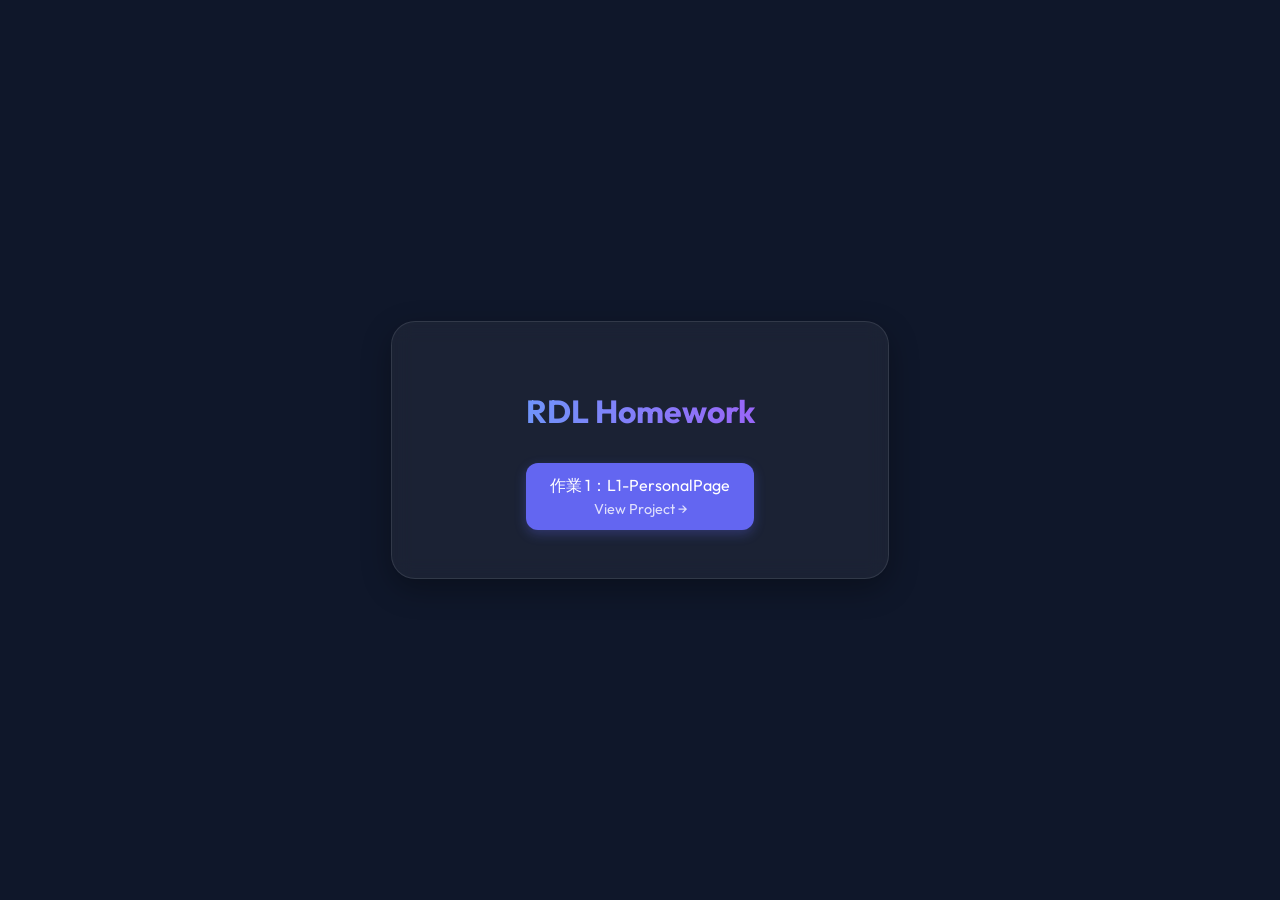
==== docs/index.html @ fdeb968b "feat: add root index.html to docs/" ====
<!DOCTYPE html>
<html lang="en">

<head>
    <meta charset="UTF-8">
    <meta name="viewport" content="width=device-width, initial-scale=1.0">
    <title>RDL Homework</title>
    <link rel="preconnect" href="https://fonts.googleapis.com">
    <link rel="preconnect" href="https://fonts.gstatic.com" crossorigin>
    <link href="https://fonts.googleapis.com/css2?family=Outfit:wght@300;400;700&display=swap" rel="stylesheet">
    <style>
        :root {
            --bg: #0f172a;
            --text: #f8fafc;
            --primary: #6366f1;
            --primary-hover: #4f46e5;
            --glass: rgba(255, 255, 255, 0.05);
            --border: rgba(255, 255, 255, 0.1);
        }

        body {
            margin: 0;
            font-family: 'Outfit', sans-serif;
            background-color: var(--bg);
            color: var(--text);
            height: 100vh;
            display: flex;
            justify-content: center;
            align-items: center;
            overflow: hidden;
        }

        .container {
            background: var(--glass);
            backdrop-filter: blur(10px);
            -webkit-backdrop-filter: blur(10px);
            border: 1px solid var(--border);
            border-radius: 24px;
            padding: 3rem;
            text-align: center;
            box-shadow: 0 10px 30px rgba(0, 0, 0, 0.3);
            max-width: 400px;
            width: 90%;
            transition: transform 0.3s ease;
        }

        .container:hover {
            transform: translateY(-5px);
        }

        h1 {
            font-size: 2rem;
            margin-bottom: 2rem;
            font-weight: 700;
            background: linear-gradient(to right, #60a5fa, #a855f7);
            -webkit-background-clip: text;
            -webkit-text-fill-color: transparent;
        }

        .link-card {
            display: inline-block;
            text-decoration: none;
            color: white;
            background-color: var(--primary);
            padding: 0.75rem 1.5rem;
            border-radius: 12px;
            font-weight: 400;
            transition: all 0.2s ease;
            box-shadow: 0 4px 12px rgba(99, 102, 241, 0.3);
        }

        .link-card:hover {
            background-color: var(--primary-hover);
            transform: scale(1.05);
            box-shadow: 0 6px 16px rgba(99, 102, 241, 0.4);
        }

        .link-card span {
            display: block;
            font-size: 0.9rem;
            margin-top: 0.2rem;
            opacity: 0.8;
        }
    </style>
</head>

<body>
    <div class="container">
        <h1>RDL Homework</h1>
        <a href="./L1-PersonalPage/" class="link-card">
            作業 1：L1-PersonalPage
            <span>View Project →</span>
        </a>
    </div>
</body>

</html>
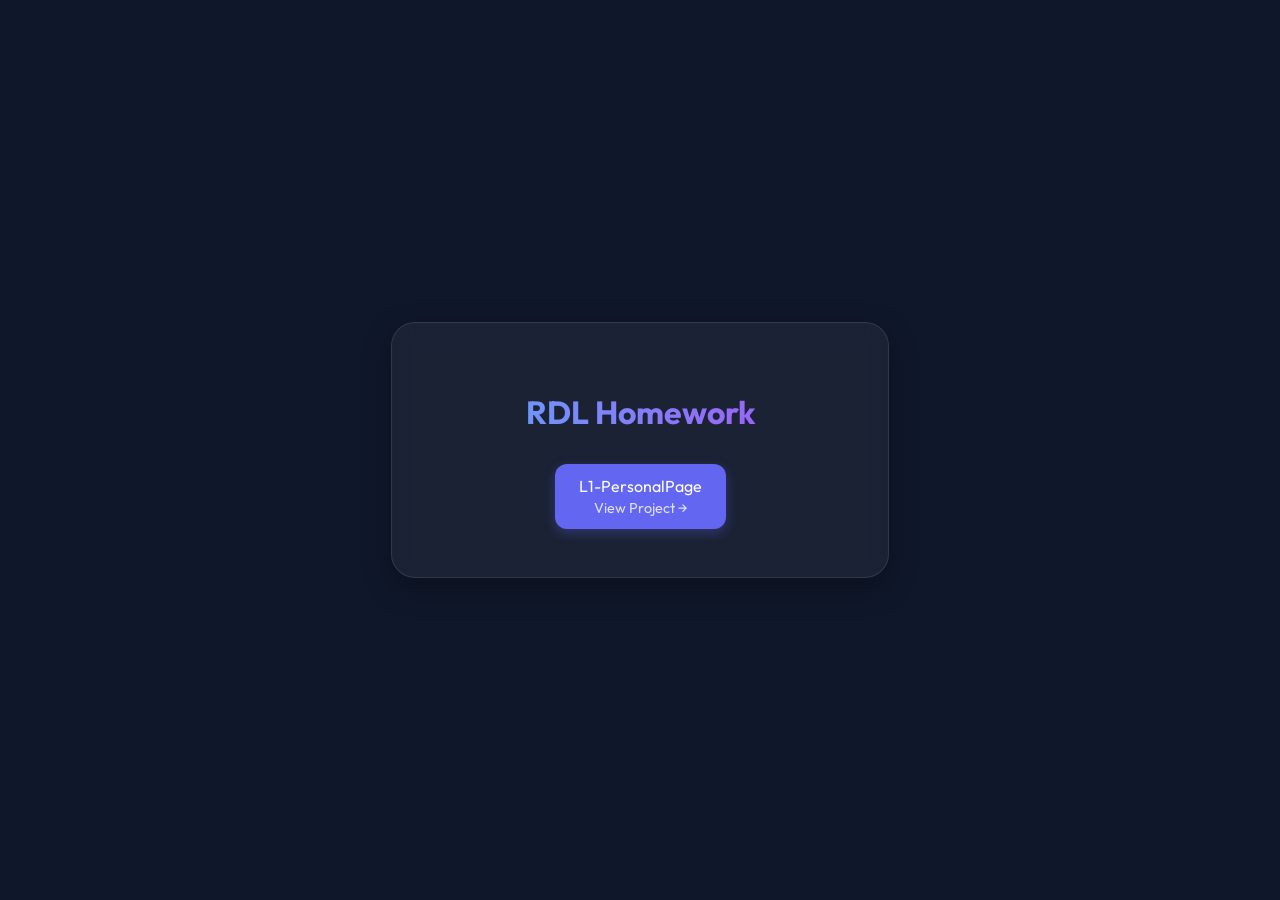
==== commit 25135fd2: "style: remove prefix from L1-PersonalPage link" ====
--- a/docs/index.html
+++ b/docs/index.html
@@ -88,7 +88,7 @@
     <div class="container">
         <h1>RDL Homework</h1>
         <a href="./L1-PersonalPage/" class="link-card">
-            作業 1：L1-PersonalPage
+            L1-PersonalPage
             <span>View Project →</span>
         </a>
     </div>
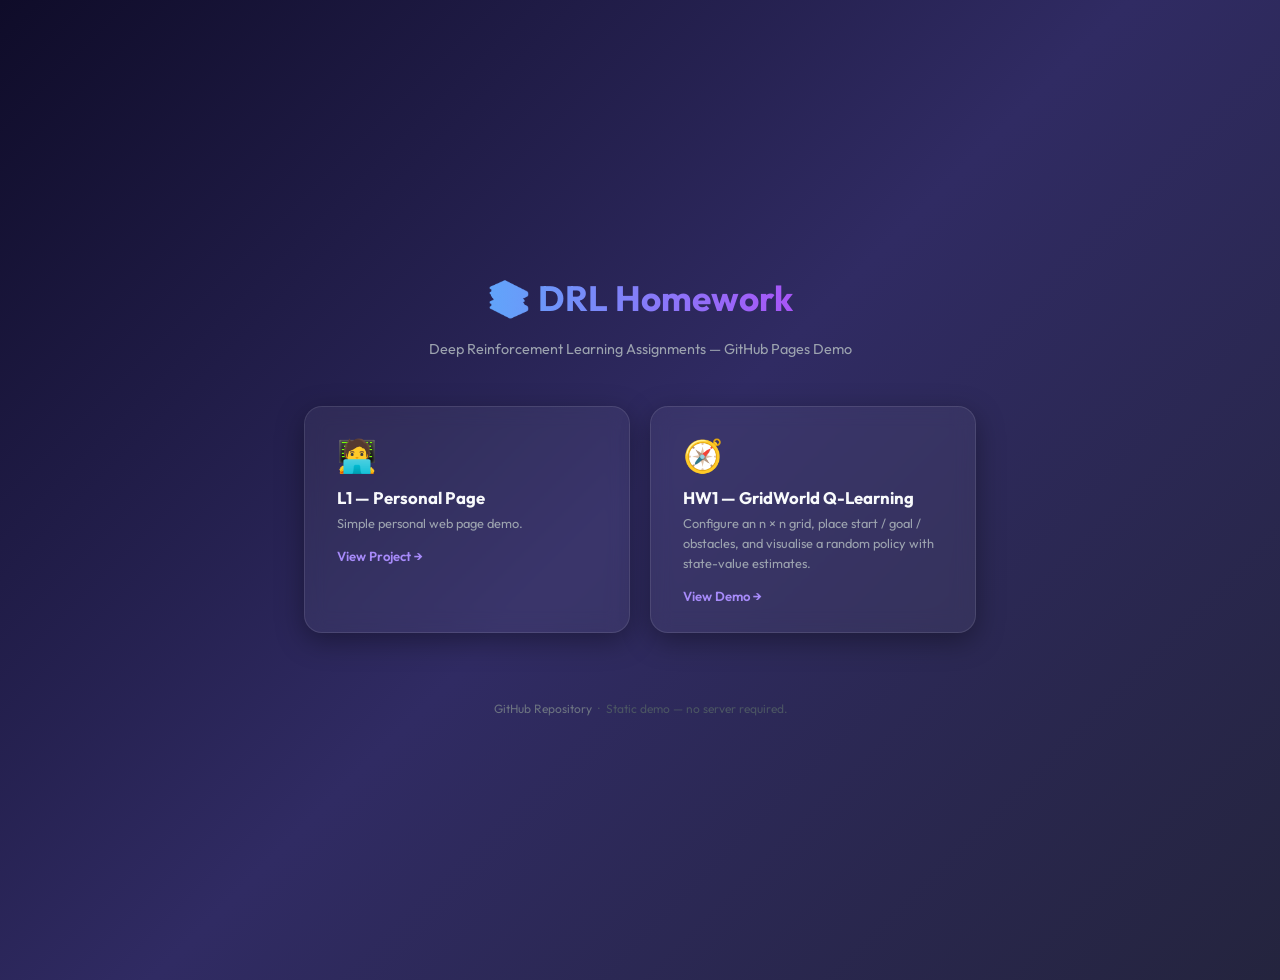
==== commit bc5b08e2: "feat: add DRL HW1 GridWorld project with GitHub Pages demo" ====
--- a/docs/index.html
+++ b/docs/index.html
@@ -1,97 +1,126 @@
 <!DOCTYPE html>
 <html lang="en">
+<head>
+  <meta charset="UTF-8" />
+  <meta name="viewport" content="width=device-width, initial-scale=1.0" />
+  <title>DRL Homework</title>
+  <link rel="preconnect" href="https://fonts.googleapis.com">
+  <link rel="preconnect" href="https://fonts.gstatic.com" crossorigin>
+  <link href="https://fonts.googleapis.com/css2?family=Outfit:wght@300;400;700&display=swap" rel="stylesheet">
+  <style>
+    :root {
+      --bg: #0f172a;
+      --text: #f8fafc;
+      --primary: #6366f1;
+      --primary-hover: #4f46e5;
+      --glass: rgba(255, 255, 255, 0.05);
+      --border: rgba(255, 255, 255, 0.1);
+    }
 
-<head>
-    <meta charset="UTF-8">
-    <meta name="viewport" content="width=device-width, initial-scale=1.0">
-    <title>RDL Homework</title>
-    <link rel="preconnect" href="https://fonts.googleapis.com">
-    <link rel="preconnect" href="https://fonts.gstatic.com" crossorigin>
-    <link href="https://fonts.googleapis.com/css2?family=Outfit:wght@300;400;700&display=swap" rel="stylesheet">
-    <style>
-        :root {
-            --bg: #0f172a;
-            --text: #f8fafc;
-            --primary: #6366f1;
-            --primary-hover: #4f46e5;
-            --glass: rgba(255, 255, 255, 0.05);
-            --border: rgba(255, 255, 255, 0.1);
-        }
+    body {
+      margin: 0;
+      font-family: 'Outfit', sans-serif;
+      background: linear-gradient(135deg, #0f0c29, #302b63, #24243e);
+      color: var(--text);
+      min-height: 100vh;
+      display: flex;
+      flex-direction: column;
+      justify-content: center;
+      align-items: center;
+      padding: 40px 20px;
+    }
 
-        body {
-            margin: 0;
-            font-family: 'Outfit', sans-serif;
-            background-color: var(--bg);
-            color: var(--text);
-            height: 100vh;
-            display: flex;
-            justify-content: center;
-            align-items: center;
-            overflow: hidden;
-        }
+    h1 {
+      font-size: 2.2rem;
+      margin-bottom: 6px;
+      font-weight: 700;
+      background: linear-gradient(to right, #60a5fa, #a855f7);
+      -webkit-background-clip: text;
+      -webkit-text-fill-color: transparent;
+      text-align: center;
+    }
 
-        .container {
-            background: var(--glass);
-            backdrop-filter: blur(10px);
-            -webkit-backdrop-filter: blur(10px);
-            border: 1px solid var(--border);
-            border-radius: 24px;
-            padding: 3rem;
-            text-align: center;
-            box-shadow: 0 10px 30px rgba(0, 0, 0, 0.3);
-            max-width: 400px;
-            width: 90%;
-            transition: transform 0.3s ease;
-        }
+    .subtitle {
+      font-size: 0.9rem;
+      color: #9ca3af;
+      margin-bottom: 48px;
+      text-align: center;
+    }
 
-        .container:hover {
-            transform: translateY(-5px);
-        }
+    .card-grid {
+      display: flex;
+      flex-wrap: wrap;
+      gap: 20px;
+      justify-content: center;
+      max-width: 720px;
+    }
 
-        h1 {
-            font-size: 2rem;
-            margin-bottom: 2rem;
-            font-weight: 700;
-            background: linear-gradient(to right, #60a5fa, #a855f7);
-            -webkit-background-clip: text;
-            -webkit-text-fill-color: transparent;
-        }
+    .card {
+      display: flex;
+      flex-direction: column;
+      align-items: flex-start;
+      background: var(--glass);
+      backdrop-filter: blur(10px);
+      -webkit-backdrop-filter: blur(10px);
+      border: 1px solid var(--border);
+      border-radius: 18px;
+      padding: 28px 32px;
+      width: 260px;
+      text-decoration: none;
+      color: var(--text);
+      transition: transform 0.2s ease, box-shadow 0.2s ease, border-color 0.2s;
+      box-shadow: 0 8px 28px rgba(0, 0, 0, 0.35);
+    }
 
-        .link-card {
-            display: inline-block;
-            text-decoration: none;
-            color: white;
-            background-color: var(--primary);
-            padding: 0.75rem 1.5rem;
-            border-radius: 12px;
-            font-weight: 400;
-            transition: all 0.2s ease;
-            box-shadow: 0 4px 12px rgba(99, 102, 241, 0.3);
-        }
+    .card:hover {
+      transform: translateY(-5px);
+      border-color: rgba(167, 139, 250, 0.5);
+      box-shadow: 0 14px 36px rgba(0, 0, 0, 0.45);
+    }
 
-        .link-card:hover {
-            background-color: var(--primary-hover);
-            transform: scale(1.05);
-            box-shadow: 0 6px 16px rgba(99, 102, 241, 0.4);
-        }
+    .card-icon  { font-size: 2rem; margin-bottom: 12px; }
+    .card-title { font-size: 1.05rem; font-weight: 700; margin-bottom: 6px; }
+    .card-desc  { font-size: 0.8rem; color: #9ca3af; line-height: 1.55; }
+    .card-link  { margin-top: 14px; font-size: 0.82rem; color: #a78bfa; font-weight: 600; }
 
-        .link-card span {
-            display: block;
-            font-size: 0.9rem;
-            margin-top: 0.2rem;
-            opacity: 0.8;
-        }
-    </style>
+    footer {
+      margin-top: 56px;
+      font-size: 0.75rem;
+      color: #4b5563;
+      text-align: center;
+    }
+    footer a { color: #6b7280; text-decoration: none; }
+    footer a:hover { color: #a78bfa; }
+  </style>
 </head>
+<body>
+  <h1>📚 DRL Homework</h1>
+  <p class="subtitle">Deep Reinforcement Learning Assignments — GitHub Pages Demo</p>
 
-<body>
-    <div class="container">
-        <h1>RDL Homework</h1>
-        <a href="./L1-PersonalPage/" class="link-card">
-            L1-PersonalPage
-            <span>View Project →</span>
-        </a>
-    </div>
+  <div class="card-grid">
+    <a class="card" href="./L1-PersonalPage/">
+      <div class="card-icon">🧑‍💻</div>
+      <div class="card-title">L1 — Personal Page</div>
+      <div class="card-desc">Simple personal web page demo.</div>
+      <span class="card-link">View Project →</span>
+    </a>
+
+    <a class="card" href="./HW1-GridWorld/">
+      <div class="card-icon">🧭</div>
+      <div class="card-title">HW1 — GridWorld Q-Learning</div>
+      <div class="card-desc">
+        Configure an n × n grid, place start / goal / obstacles,
+        and visualise a random policy with state-value estimates.
+      </div>
+      <span class="card-link">View Demo →</span>
+    </a>
+  </div>
+
+  <footer>
+    <p>
+      <a href="https://github.com/cachouuu/DRL" target="_blank">GitHub Repository</a>
+      &nbsp;·&nbsp; Static demo — no server required.
+    </p>
+  </footer>
 </body>
-
 </html>
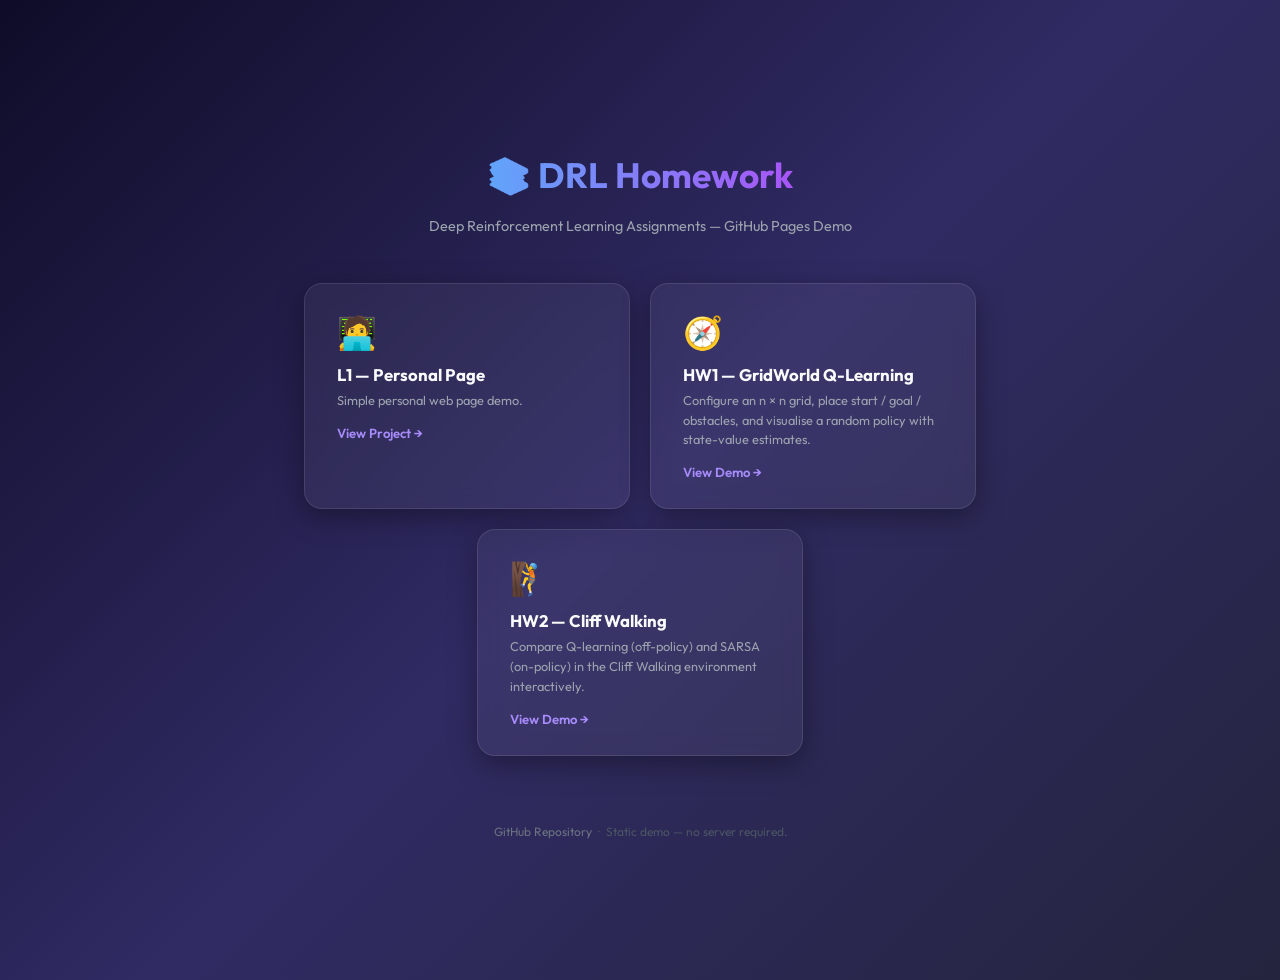
==== commit 4274e74f: "Add HW2 to index.html" ====
--- a/docs/index.html
+++ b/docs/index.html
@@ -114,6 +114,15 @@
       </div>
       <span class="card-link">View Demo →</span>
     </a>
+
+    <a class="card" href="./HW2-CliffWalking/">
+      <div class="card-icon">🧗</div>
+      <div class="card-title">HW2 — Cliff Walking</div>
+      <div class="card-desc">
+        Compare Q-learning (off-policy) and SARSA (on-policy) in the Cliff Walking environment interactively.
+      </div>
+      <span class="card-link">View Demo →</span>
+    </a>
   </div>
 
   <footer>
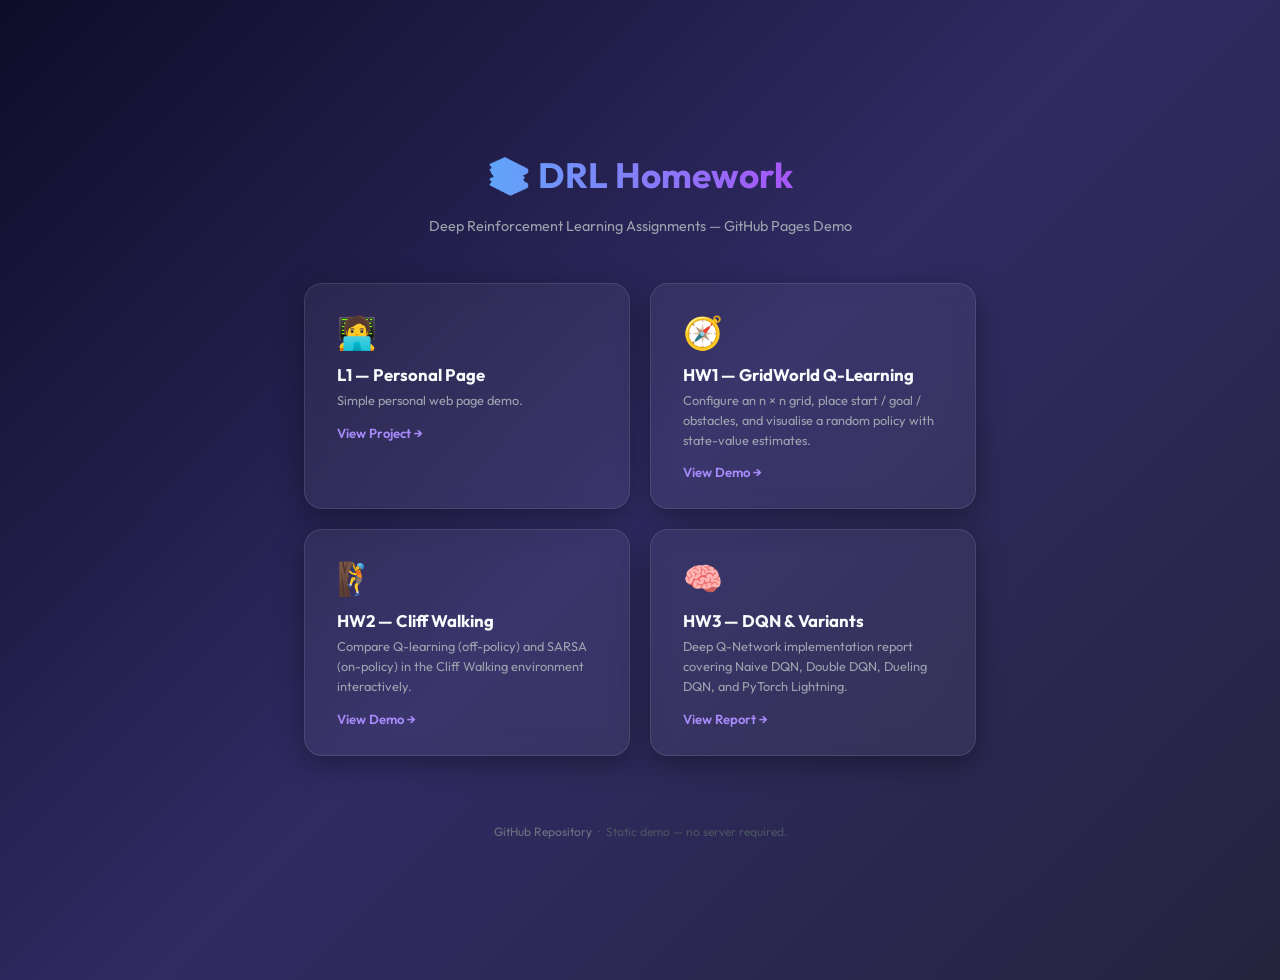
==== commit 1202691d: "feat: complete HW3 DQN implementation including Lightning and Rainbow bonus" ====
--- a/docs/index.html
+++ b/docs/index.html
@@ -123,6 +123,15 @@
       </div>
       <span class="card-link">View Demo →</span>
     </a>
+
+    <a class="card" href="./HW3-DQN/">
+      <div class="card-icon">🧠</div>
+      <div class="card-title">HW3 — DQN &amp; Variants</div>
+      <div class="card-desc">
+        Deep Q-Network implementation report covering Naive DQN, Double DQN, Dueling DQN, and PyTorch Lightning.
+      </div>
+      <span class="card-link">View Report →</span>
+    </a>
   </div>
 
   <footer>
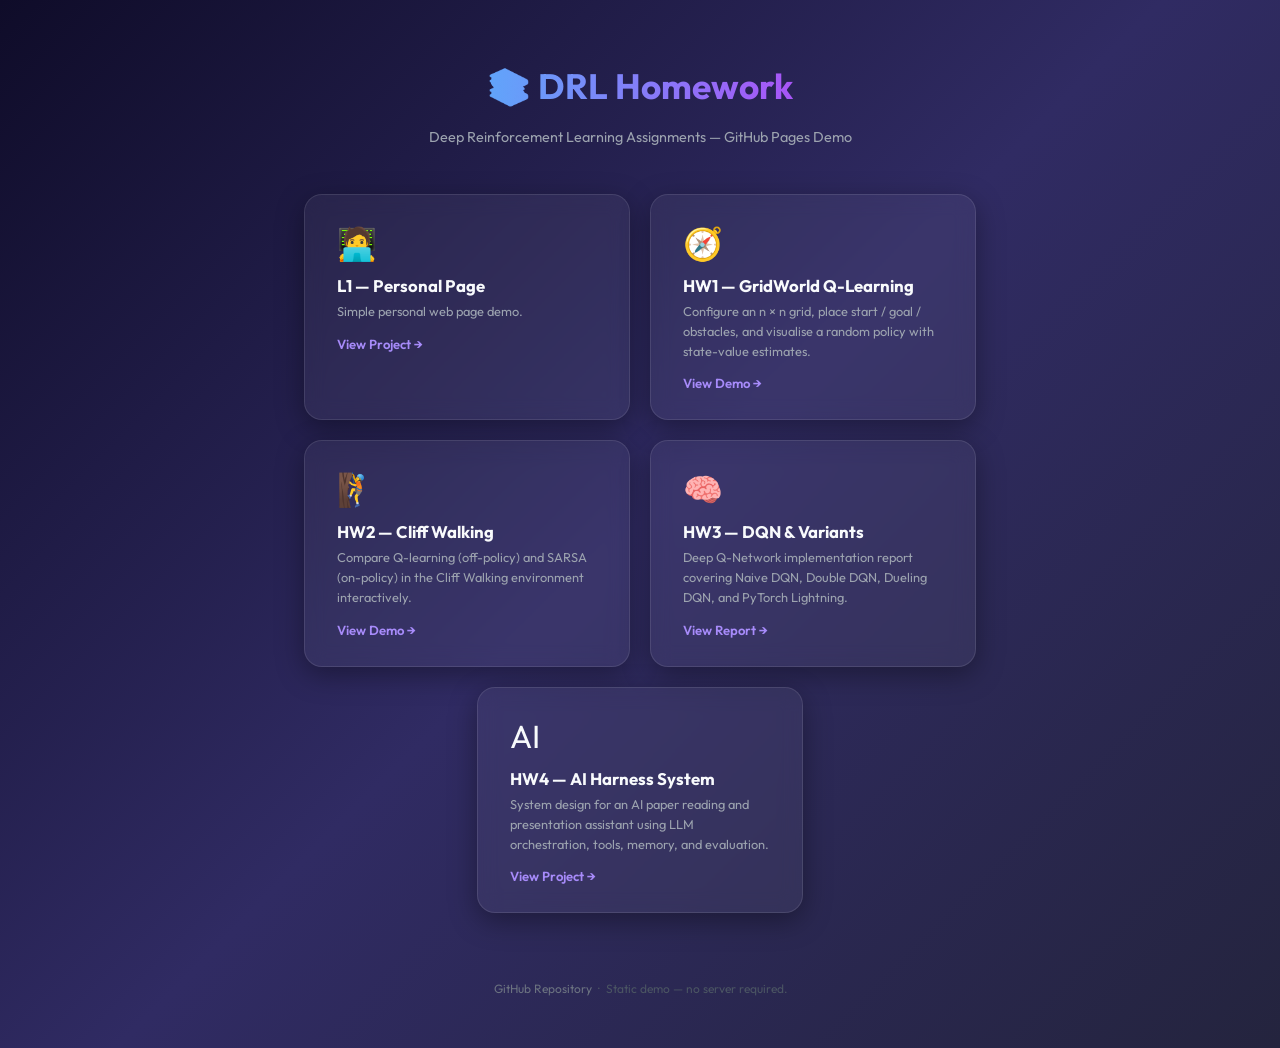
==== commit f2bf0e65: "Add HW4 AI harness project" ====
--- a/docs/index.html
+++ b/docs/index.html
@@ -132,6 +132,15 @@
       </div>
       <span class="card-link">View Report →</span>
     </a>
+
+    <a class="card" href="./HW4-AI-Harness/">
+      <div class="card-icon">AI</div>
+      <div class="card-title">HW4 — AI Harness System</div>
+      <div class="card-desc">
+        System design for an AI paper reading and presentation assistant using LLM orchestration, tools, memory, and evaluation.
+      </div>
+      <span class="card-link">View Project →</span>
+    </a>
   </div>
 
   <footer>
@@ -141,4 +150,4 @@
     </p>
   </footer>
 </body>
-</html>+</html>
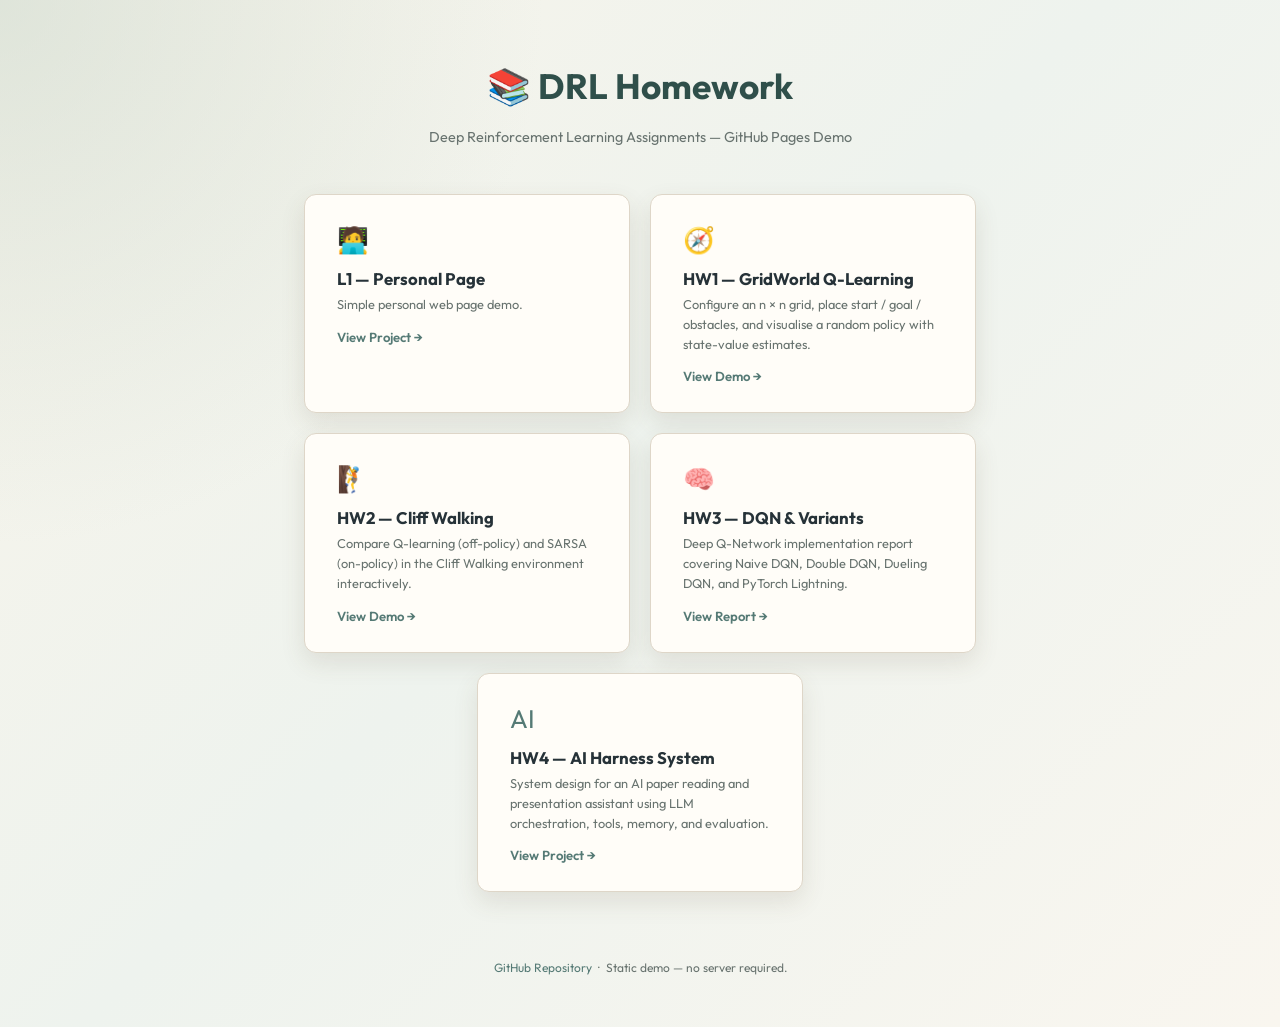
==== commit 2e18ae28: "Soften GitHub Pages styling" ====
--- a/docs/index.html
+++ b/docs/index.html
@@ -9,18 +9,22 @@
   <link href="https://fonts.googleapis.com/css2?family=Outfit:wght@300;400;700&display=swap" rel="stylesheet">
   <style>
     :root {
-      --bg: #0f172a;
-      --text: #f8fafc;
-      --primary: #6366f1;
-      --primary-hover: #4f46e5;
-      --glass: rgba(255, 255, 255, 0.05);
-      --border: rgba(255, 255, 255, 0.1);
+      --bg: #f7f3ea;
+      --text: #263238;
+      --muted: #68736f;
+      --primary: #557a75;
+      --primary-hover: #3f625e;
+      --card: #fffdf8;
+      --border: #ded6c8;
+      --shadow: rgba(92, 76, 52, 0.12);
     }
 
     body {
       margin: 0;
       font-family: 'Outfit', sans-serif;
-      background: linear-gradient(135deg, #0f0c29, #302b63, #24243e);
+      background:
+        radial-gradient(circle at top left, rgba(202, 216, 205, 0.55), transparent 34rem),
+        linear-gradient(135deg, #f8f4ea 0%, #eef3ee 48%, #f9f6ef 100%);
       color: var(--text);
       min-height: 100vh;
       display: flex;
@@ -34,15 +38,13 @@
       font-size: 2.2rem;
       margin-bottom: 6px;
       font-weight: 700;
-      background: linear-gradient(to right, #60a5fa, #a855f7);
-      -webkit-background-clip: text;
-      -webkit-text-fill-color: transparent;
+      color: #2f4f4a;
       text-align: center;
     }
 
     .subtitle {
       font-size: 0.9rem;
-      color: #9ca3af;
+      color: var(--muted);
       margin-bottom: 48px;
       text-align: center;
     }
@@ -59,38 +61,36 @@
       display: flex;
       flex-direction: column;
       align-items: flex-start;
-      background: var(--glass);
-      backdrop-filter: blur(10px);
-      -webkit-backdrop-filter: blur(10px);
+      background: var(--card);
       border: 1px solid var(--border);
-      border-radius: 18px;
+      border-radius: 12px;
       padding: 28px 32px;
       width: 260px;
       text-decoration: none;
       color: var(--text);
       transition: transform 0.2s ease, box-shadow 0.2s ease, border-color 0.2s;
-      box-shadow: 0 8px 28px rgba(0, 0, 0, 0.35);
+      box-shadow: 0 10px 24px var(--shadow);
     }
 
     .card:hover {
-      transform: translateY(-5px);
-      border-color: rgba(167, 139, 250, 0.5);
-      box-shadow: 0 14px 36px rgba(0, 0, 0, 0.45);
+      transform: translateY(-3px);
+      border-color: #b8c7bd;
+      box-shadow: 0 14px 28px rgba(92, 76, 52, 0.16);
     }
 
-    .card-icon  { font-size: 2rem; margin-bottom: 12px; }
+    .card-icon  { font-size: 1.6rem; margin-bottom: 12px; color: var(--primary); }
     .card-title { font-size: 1.05rem; font-weight: 700; margin-bottom: 6px; }
-    .card-desc  { font-size: 0.8rem; color: #9ca3af; line-height: 1.55; }
-    .card-link  { margin-top: 14px; font-size: 0.82rem; color: #a78bfa; font-weight: 600; }
+    .card-desc  { font-size: 0.8rem; color: var(--muted); line-height: 1.55; }
+    .card-link  { margin-top: 14px; font-size: 0.82rem; color: var(--primary); font-weight: 600; }
 
     footer {
       margin-top: 56px;
       font-size: 0.75rem;
-      color: #4b5563;
+      color: var(--muted);
       text-align: center;
     }
-    footer a { color: #6b7280; text-decoration: none; }
-    footer a:hover { color: #a78bfa; }
+    footer a { color: var(--primary); text-decoration: none; }
+    footer a:hover { color: var(--primary-hover); }
   </style>
 </head>
 <body>
